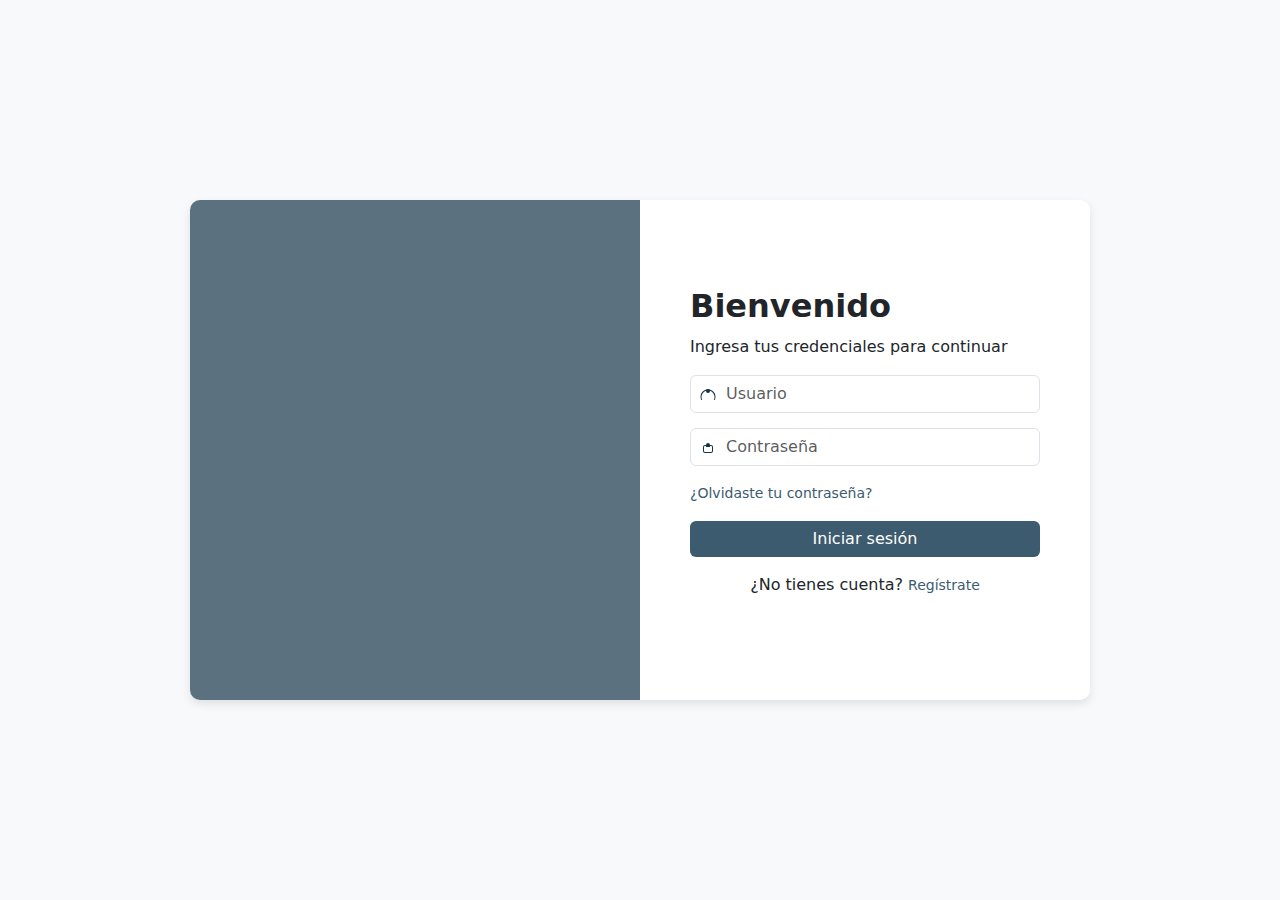
==== index.html @ 004e76ba "primera versión" ====
<!DOCTYPE html>
<html lang="es">
<head>
    <meta charset="UTF-8">
    <meta name="viewport" content="width=device-width, initial-scale=1.0">
    <title>Login</title>
    <link href="https://cdn.jsdelivr.net/npm/bootstrap@5.3.0/dist/css/bootstrap.min.css" rel="stylesheet">
    <style>
        body {
            height: 100vh;
            display: flex;
            align-items: center;
            justify-content: center;
            background: #f8f9fa;
        }
        .login-container {
            display: flex;
            width: 900px;
            height: 500px;
            background: #fff;
            box-shadow: 0px 4px 10px rgba(0, 0, 0, 0.1);
            border-radius: 10px;
            overflow: hidden;
        }
        .login-image {
            position: relative;
            width: 50%;
            background: url('your-image-path.jpg') no-repeat center center/cover;
        }
        .login-image::after {
            content: "";
            position: absolute;
            top: 0;
            left: 0;
            width: 100%;
            height: 100%;
            background: rgba(21, 52, 72, 0.7);
        }
        .login-form {
            width: 50%;
            padding: 50px;
            display: flex;
            flex-direction: column;
            justify-content: center;
        }
        .login-form h2 {
            font-weight: bold;
            margin-bottom: 10px;
        }
        .form-group {
            position: relative;
            margin-bottom: 15px;
        }
        .form-group svg {
            position: absolute;
            left: 10px;
            top: 50%;
            transform: translateY(-50%);
            color: #153448;
        }
        .form-control {
            padding-left: 35px;
        }
        .btn-login {
            background: #3C5B6F;
            color: white;
            border: none;
        }
        .btn-login:hover {
            background: #2b4255;
        }
        .forgot-password, .sign-up {
            font-size: 14px;
            text-decoration: none;
            color: #3C5B6F;
        }
        .forgot-password:hover, .sign-up:hover {
            text-decoration: underline;
        }
    </style>
</head>
<body>
    <div class="login-container">
        <div class="login-image"></div>
        <div class="login-form">
            <h2>Bienvenido</h2>
            <p>Ingresa tus credenciales para continuar</p>
            <form>
                <div class="form-group">
                    <svg xmlns="http://www.w3.org/2000/svg" width="16" height="16" fill="currentColor" class="bi bi-person" viewBox="0 0 16 16">
                        <path d="M10 5a2 2 0 1 1-4 0 2 2 0 0 1 4 0z"/>
                        <path fill-rule="evenodd" d="M1 13.5a7.5 7.5 0 1 1 14 0 .5.5 0 0 1-1 0 6.5 6.5 0 1 0-12 0 .5.5 0 0 1-1 0z"/>
                    </svg>
                    <input type="text" class="form-control" placeholder="Usuario" required>
                </div>
                <div class="form-group">
                    <svg xmlns="http://www.w3.org/2000/svg" width="16" height="16" fill="currentColor" class="bi bi-lock" viewBox="0 0 16 16">
                        <path d="M8 4a2 2 0 0 1 2 2v2H6V6a2 2 0 0 1 2-2z"/>
                        <path d="M3 8a2 2 0 0 1 2-2h6a2 2 0 0 1 2 2v4a2 2 0 0 1-2 2H5a2 2 0 0 1-2-2V8zm2-1a1 1 0 0 0-1 1v4a1 1 0 0 0 1 1h6a1 1 0 0 0 1-1V8a1 1 0 0 0-1-1H5z"/>
                    </svg>
                    <input type="password" class="form-control" placeholder="Contraseña" required>
                </div>
                <a href="#" class="forgot-password">¿Olvidaste tu contraseña?</a>
                <button type="submit" class="btn btn-login w-100 mt-3">Iniciar sesión</button>
                <p class="text-center mt-3">¿No tienes cuenta? <a href="#" class="sign-up">Regístrate</a></p>
            </form>
        </div>
    </div>
</body>
</html>
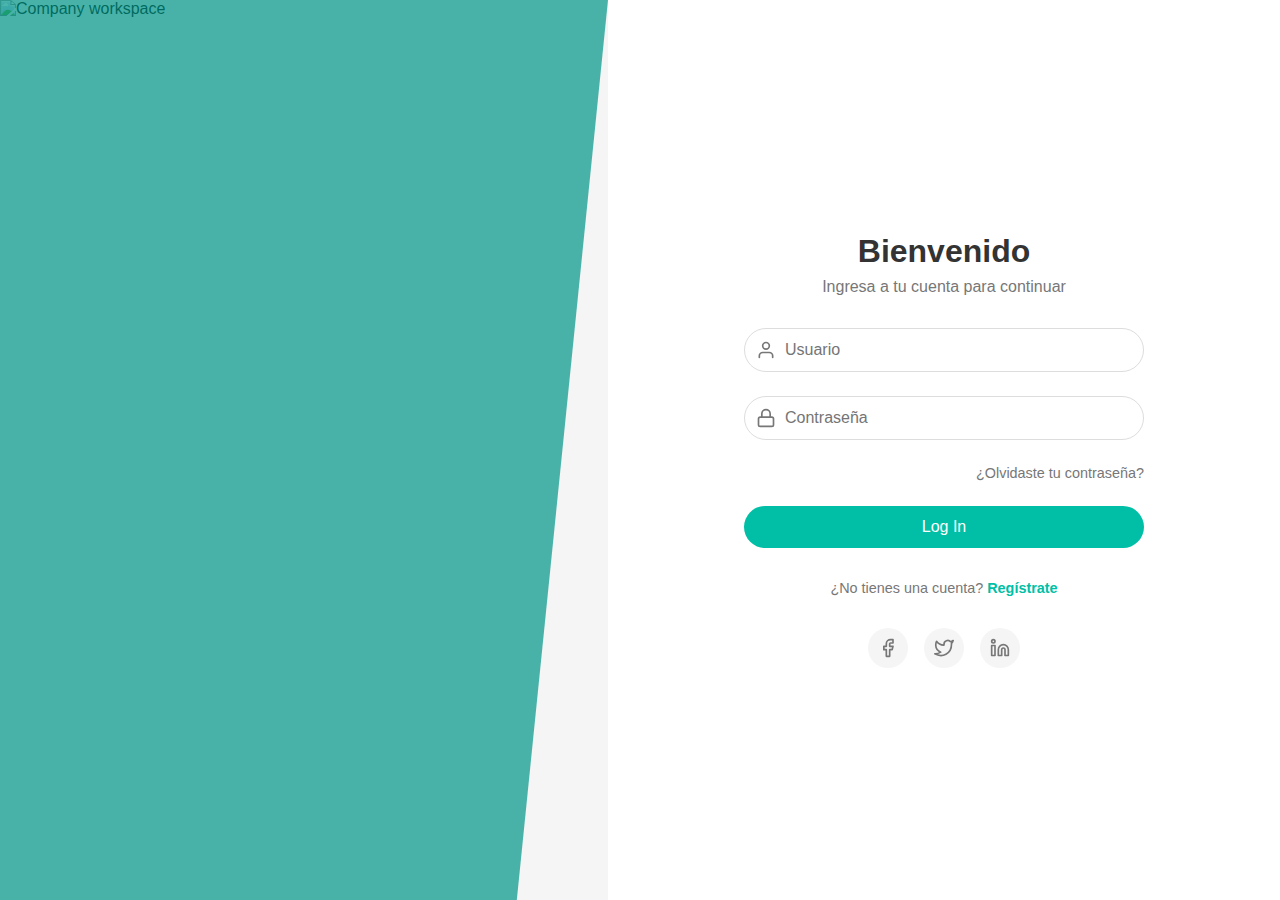
==== commit a8d6aaae: "versión mejorada" ====
--- a/index.html
+++ b/index.html
@@ -1,110 +1,225 @@
 <!DOCTYPE html>
-<html lang="es">
+<html lang="en">
 <head>
     <meta charset="UTF-8">
     <meta name="viewport" content="width=device-width, initial-scale=1.0">
-    <title>Login</title>
-    <link href="https://cdn.jsdelivr.net/npm/bootstrap@5.3.0/dist/css/bootstrap.min.css" rel="stylesheet">
+    <title>Login Page</title>
     <style>
+        * {
+            margin: 0;
+            padding: 0;
+            box-sizing: border-box;
+            font-family: 'Segoe UI', Tahoma, Geneva, Verdana, sans-serif;
+        }
+        
         body {
             height: 100vh;
             display: flex;
-            align-items: center;
-            justify-content: center;
-            background: #f8f9fa;
-        }
-        .login-container {
-            display: flex;
-            width: 900px;
-            height: 500px;
-            background: #fff;
-            box-shadow: 0px 4px 10px rgba(0, 0, 0, 0.1);
-            border-radius: 10px;
+            background-color: #f5f5f5;
+        }
+        
+        .container {
+            display: flex;
+            width: 100%;
+            height: 100%;
             overflow: hidden;
         }
-        .login-image {
+        
+        .image-side {
             position: relative;
-            width: 50%;
-            background: url('your-image-path.jpg') no-repeat center center/cover;
-        }
-        .login-image::after {
-            content: "";
+            flex: 1;
+            display: none;
+        }
+        
+        .company-image {
+            width: 100%;
+            height: 100%;
+            object-fit: cover;
+        }
+        
+        .overlay {
             position: absolute;
             top: 0;
             left: 0;
             width: 100%;
             height: 100%;
-            background: rgba(21, 52, 72, 0.7);
-        }
-        .login-form {
-            width: 50%;
-            padding: 50px;
+            background-color: rgba(0, 150, 136, 0.7);
+            clip-path: polygon(0 0, 100% 0, 85% 100%, 0 100%);
+        }
+        
+        .login-side {
+            flex: 1;
             display: flex;
             flex-direction: column;
             justify-content: center;
-        }
-        .login-form h2 {
-            font-weight: bold;
-            margin-bottom: 10px;
-        }
-        .form-group {
+            align-items: center;
+            padding: 2rem;
+            background-color: white;
+        }
+        
+        .login-container {
+            width: 100%;
+            max-width: 400px;
+        }
+        
+        h1 {
+            color: #333;
+            margin-bottom: 0.5rem;
+            font-size: 2rem;
+            text-align: center;
+        }
+        
+        .subtitle {
+            color: #777;
+            margin-bottom: 2rem;
+            text-align: center;
+        }
+        
+        .input-group {
             position: relative;
-            margin-bottom: 15px;
-        }
-        .form-group svg {
+            margin-bottom: 1.5rem;
+        }
+        
+        .input-group svg {
             position: absolute;
-            left: 10px;
+            left: 12px;
             top: 50%;
             transform: translateY(-50%);
-            color: #153448;
-        }
-        .form-control {
-            padding-left: 35px;
-        }
-        .btn-login {
-            background: #3C5B6F;
+            color: #777;
+        }
+        
+        .input-group input {
+            width: 100%;
+            padding: 12px 12px 12px 40px;
+            border: 1px solid #ddd;
+            border-radius: 25px;
+            font-size: 1rem;
+        }
+        
+        .forgot-password {
+            text-align: right;
+            margin-bottom: 1.5rem;
+        }
+        
+        .forgot-password a {
+            color: #777;
+            text-decoration: none;
+            font-size: 0.9rem;
+        }
+        
+        .login-btn {
+            width: 100%;
+            padding: 12px;
+            background-color: #00BFA6;
             color: white;
             border: none;
-        }
-        .btn-login:hover {
-            background: #2b4255;
-        }
-        .forgot-password, .sign-up {
-            font-size: 14px;
+            border-radius: 25px;
+            font-size: 1rem;
+            cursor: pointer;
+            transition: background-color 0.3s;
+        }
+        
+        .login-btn:hover {
+            background-color: #00A896;
+        }
+        
+        .signup-text {
+            margin-top: 2rem;
+            text-align: center;
+            color: #777;
+            font-size: 0.9rem;
+        }
+        
+        .signup-text a {
+            color: #00BFA6;
             text-decoration: none;
-            color: #3C5B6F;
-        }
-        .forgot-password:hover, .sign-up:hover {
-            text-decoration: underline;
+            font-weight: bold;
+        }
+        
+        .social-icons {
+            display: flex;
+            justify-content: center;
+            margin-top: 2rem;
+            gap: 1rem;
+        }
+        
+        .social-icon {
+            display: flex;
+            justify-content: center;
+            align-items: center;
+            width: 40px;
+            height: 40px;
+            border-radius: 50%;
+            background-color: #f5f5f5;
+            color: #777;
+        }
+        
+        @media (min-width: 768px) {
+            .image-side {
+                display: block;
+            }
         }
     </style>
 </head>
 <body>
-    <div class="login-container">
-        <div class="login-image"></div>
-        <div class="login-form">
-            <h2>Bienvenido</h2>
-            <p>Ingresa tus credenciales para continuar</p>
-            <form>
-                <div class="form-group">
-                    <svg xmlns="http://www.w3.org/2000/svg" width="16" height="16" fill="currentColor" class="bi bi-person" viewBox="0 0 16 16">
-                        <path d="M10 5a2 2 0 1 1-4 0 2 2 0 0 1 4 0z"/>
-                        <path fill-rule="evenodd" d="M1 13.5a7.5 7.5 0 1 1 14 0 .5.5 0 0 1-1 0 6.5 6.5 0 1 0-12 0 .5.5 0 0 1-1 0z"/>
-                    </svg>
-                    <input type="text" class="form-control" placeholder="Usuario" required>
+    <div class="container">
+        <div class="image-side">
+            <img src="/api/placeholder/800/600" alt="Company workspace" class="company-image">
+            <div class="overlay"></div>
+        </div>
+        
+        <div class="login-side">
+            <div class="login-container">
+                <h1>Bienvenido</h1>
+                <p class="subtitle">Ingresa a tu cuenta para continuar</p>
+                
+                <form>
+                    <div class="input-group">
+                        <svg xmlns="http://www.w3.org/2000/svg" width="20" height="20" viewBox="0 0 24 24" fill="none" stroke="currentColor" stroke-width="2" stroke-linecap="round" stroke-linejoin="round">
+                            <path d="M20 21v-2a4 4 0 0 0-4-4H8a4 4 0 0 0-4 4v2"></path>
+                            <circle cx="12" cy="7" r="4"></circle>
+                        </svg>
+                        <input type="email" placeholder="Usuario" required>
+                    </div>
+                    
+                    <div class="input-group">
+                        <svg xmlns="http://www.w3.org/2000/svg" width="20" height="20" viewBox="0 0 24 24" fill="none" stroke="currentColor" stroke-width="2" stroke-linecap="round" stroke-linejoin="round">
+                            <rect x="3" y="11" width="18" height="11" rx="2" ry="2"></rect>
+                            <path d="M7 11V7a5 5 0 0 1 10 0v4"></path>
+                        </svg>
+                        <input type="password" placeholder="Contraseña" required>
+                    </div>
+                    
+                    <div class="forgot-password">
+                        <a href="#">¿Olvidaste tu contraseña?</a>
+                    </div>
+                    
+                    <button type="submit" class="login-btn">Log In</button>
+                </form>
+                
+                <p class="signup-text">¿No tienes una cuenta? <a href="#">Regístrate</a></p>
+                
+                <div class="social-icons">
+                    <div class="social-icon">
+                        <svg xmlns="http://www.w3.org/2000/svg" width="20" height="20" viewBox="0 0 24 24" fill="none" stroke="currentColor" stroke-width="2" stroke-linecap="round" stroke-linejoin="round">
+                            <path d="M18 2h-3a5 5 0 0 0-5 5v3H7v4h3v8h4v-8h3l1-4h-4V7a1 1 0 0 1 1-1h3z"></path>
+                        </svg>
+                    </div>
+                    <div class="social-icon">
+                        <svg xmlns="http://www.w3.org/2000/svg" width="20" height="20" viewBox="0 0 24 24" fill="none" stroke="currentColor" stroke-width="2" stroke-linecap="round" stroke-linejoin="round">
+                            <path d="M23 3a10.9 10.9 0 0 1-3.14 1.53 4.48 4.48 0 0 0-7.86 3v1A10.66 10.66 0 0 1 3 4s-4 9 5 13a11.64 11.64 0 0 1-7 2c9 5 20 0 20-11.5a4.5 4.5 0 0 0-.08-.83A7.72 7.72 0 0 0 23 3z"></path>
+                        </svg>
+                    </div>
+                    <div class="social-icon">
+                        <svg xmlns="http://www.w3.org/2000/svg" width="20" height="20" viewBox="0 0 24 24" fill="none" stroke="currentColor" stroke-width="2" stroke-linecap="round" stroke-linejoin="round">
+                            <path d="M16 8a6 6 0 0 1 6 6v7h-4v-7a2 2 0 0 0-2-2 2 2 0 0 0-2 2v7h-4v-7a6 6 0 0 1 6-6z"></path>
+                            <rect x="2" y="9" width="4" height="12"></rect>
+                            <circle cx="4" cy="4" r="2"></circle>
+                        </svg>
+                    </div>
                 </div>
-                <div class="form-group">
-                    <svg xmlns="http://www.w3.org/2000/svg" width="16" height="16" fill="currentColor" class="bi bi-lock" viewBox="0 0 16 16">
-                        <path d="M8 4a2 2 0 0 1 2 2v2H6V6a2 2 0 0 1 2-2z"/>
-                        <path d="M3 8a2 2 0 0 1 2-2h6a2 2 0 0 1 2 2v4a2 2 0 0 1-2 2H5a2 2 0 0 1-2-2V8zm2-1a1 1 0 0 0-1 1v4a1 1 0 0 0 1 1h6a1 1 0 0 0 1-1V8a1 1 0 0 0-1-1H5z"/>
-                    </svg>
-                    <input type="password" class="form-control" placeholder="Contraseña" required>
-                </div>
-                <a href="#" class="forgot-password">¿Olvidaste tu contraseña?</a>
-                <button type="submit" class="btn btn-login w-100 mt-3">Iniciar sesión</button>
-                <p class="text-center mt-3">¿No tienes cuenta? <a href="#" class="sign-up">Regístrate</a></p>
-            </form>
+            </div>
         </div>
     </div>
 </body>
-</html>
+</html>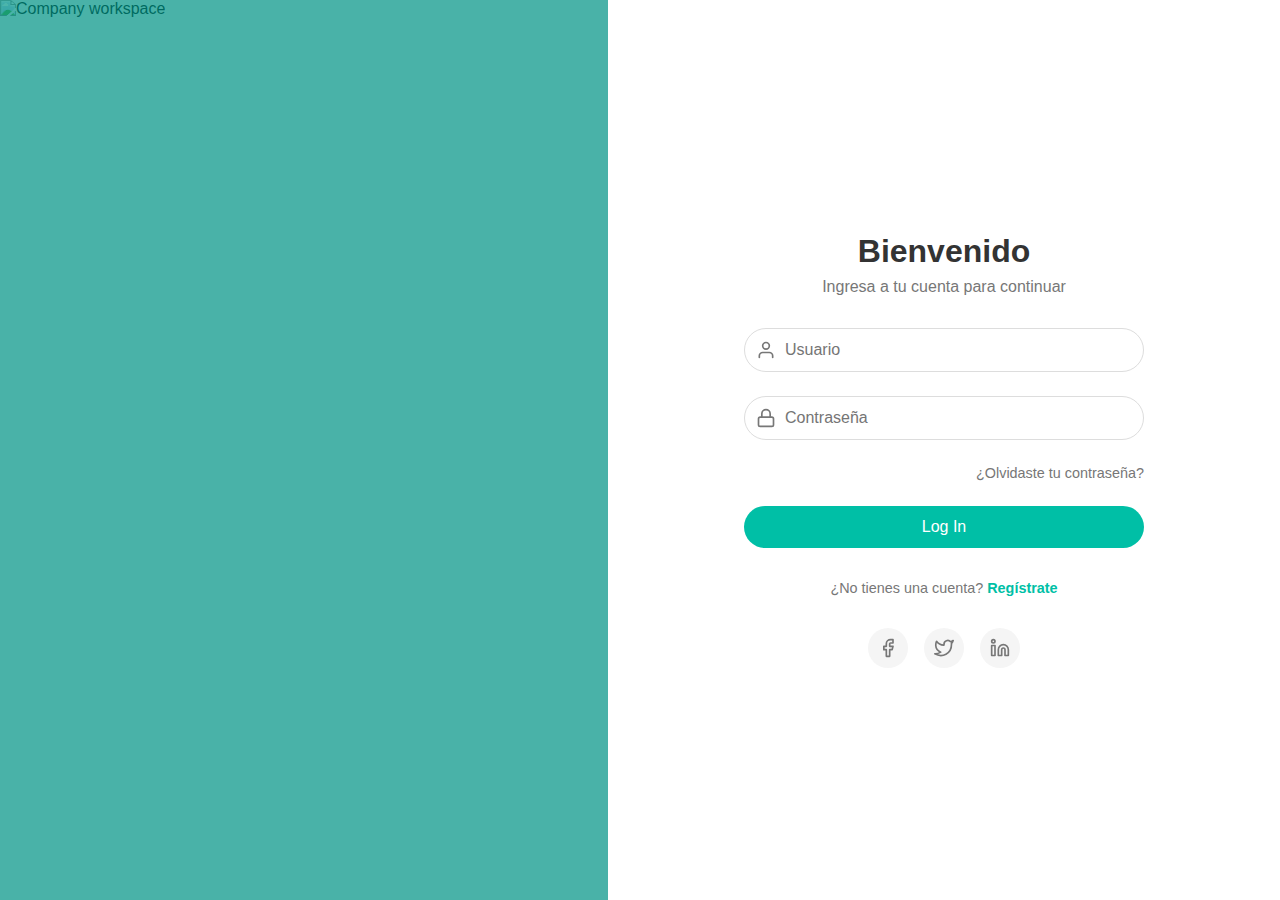
==== commit 292712de: "log in correcto :D" ====
--- a/index.html
+++ b/index.html
@@ -4,167 +4,12 @@
     <meta charset="UTF-8">
     <meta name="viewport" content="width=device-width, initial-scale=1.0">
     <title>Login Page</title>
-    <style>
-        * {
-            margin: 0;
-            padding: 0;
-            box-sizing: border-box;
-            font-family: 'Segoe UI', Tahoma, Geneva, Verdana, sans-serif;
-        }
-        
-        body {
-            height: 100vh;
-            display: flex;
-            background-color: #f5f5f5;
-        }
-        
-        .container {
-            display: flex;
-            width: 100%;
-            height: 100%;
-            overflow: hidden;
-        }
-        
-        .image-side {
-            position: relative;
-            flex: 1;
-            display: none;
-        }
-        
-        .company-image {
-            width: 100%;
-            height: 100%;
-            object-fit: cover;
-        }
-        
-        .overlay {
-            position: absolute;
-            top: 0;
-            left: 0;
-            width: 100%;
-            height: 100%;
-            background-color: rgba(0, 150, 136, 0.7);
-            clip-path: polygon(0 0, 100% 0, 85% 100%, 0 100%);
-        }
-        
-        .login-side {
-            flex: 1;
-            display: flex;
-            flex-direction: column;
-            justify-content: center;
-            align-items: center;
-            padding: 2rem;
-            background-color: white;
-        }
-        
-        .login-container {
-            width: 100%;
-            max-width: 400px;
-        }
-        
-        h1 {
-            color: #333;
-            margin-bottom: 0.5rem;
-            font-size: 2rem;
-            text-align: center;
-        }
-        
-        .subtitle {
-            color: #777;
-            margin-bottom: 2rem;
-            text-align: center;
-        }
-        
-        .input-group {
-            position: relative;
-            margin-bottom: 1.5rem;
-        }
-        
-        .input-group svg {
-            position: absolute;
-            left: 12px;
-            top: 50%;
-            transform: translateY(-50%);
-            color: #777;
-        }
-        
-        .input-group input {
-            width: 100%;
-            padding: 12px 12px 12px 40px;
-            border: 1px solid #ddd;
-            border-radius: 25px;
-            font-size: 1rem;
-        }
-        
-        .forgot-password {
-            text-align: right;
-            margin-bottom: 1.5rem;
-        }
-        
-        .forgot-password a {
-            color: #777;
-            text-decoration: none;
-            font-size: 0.9rem;
-        }
-        
-        .login-btn {
-            width: 100%;
-            padding: 12px;
-            background-color: #00BFA6;
-            color: white;
-            border: none;
-            border-radius: 25px;
-            font-size: 1rem;
-            cursor: pointer;
-            transition: background-color 0.3s;
-        }
-        
-        .login-btn:hover {
-            background-color: #00A896;
-        }
-        
-        .signup-text {
-            margin-top: 2rem;
-            text-align: center;
-            color: #777;
-            font-size: 0.9rem;
-        }
-        
-        .signup-text a {
-            color: #00BFA6;
-            text-decoration: none;
-            font-weight: bold;
-        }
-        
-        .social-icons {
-            display: flex;
-            justify-content: center;
-            margin-top: 2rem;
-            gap: 1rem;
-        }
-        
-        .social-icon {
-            display: flex;
-            justify-content: center;
-            align-items: center;
-            width: 40px;
-            height: 40px;
-            border-radius: 50%;
-            background-color: #f5f5f5;
-            color: #777;
-        }
-        
-        @media (min-width: 768px) {
-            .image-side {
-                display: block;
-            }
-        }
-    </style>
+    <link rel="stylesheet" href="styles.css">
 </head>
 <body>
     <div class="container">
         <div class="image-side">
-            <img src="/api/placeholder/800/600" alt="Company workspace" class="company-image">
+            <img src="https://cdn.www.gob.pe/uploads/document/file/288839/25212_foto.jpg20190205-25216-1cvhm5w.jpg" alt="Company workspace" class="company-image">
             <div class="overlay"></div>
         </div>
         
@@ -221,5 +66,7 @@
             </div>
         </div>
     </div>
+    <script type="module" src="main.mjs"></script>
+    <script type="module" src="domHandler.mjs"></script>
 </body>
 </html>--- a/styles.css
+++ b/styles.css
@@ -0,0 +1,154 @@
+* {
+  margin: 0;
+  padding: 0;
+  box-sizing: border-box;
+  font-family: 'Segoe UI', Tahoma, Geneva, Verdana, sans-serif;
+}
+
+body {
+  height: 100vh;
+  display: flex;
+  background-color: #f5f5f5;
+}
+
+.container {
+  display: flex;
+  width: 100%;
+  height: 100%;
+  overflow: hidden;
+}
+
+.image-side {
+  position: relative;
+  flex: 1;
+  display: none;
+}
+
+.company-image {
+  width: 100%;
+  height: 100%;
+  object-fit: cover;
+}
+
+.overlay {
+  position: absolute;
+  top: 0;
+  left: 0;
+  width: 100%;
+  height: 100%;
+  background-color: rgba(0, 150, 136, 0.7);
+  clip-path: polygon(0 0, 100% 0, 100% 100%, 0 100%);
+}
+
+.login-side {
+  flex: 1;
+  display: flex;
+  flex-direction: column;
+  justify-content: center;
+  align-items: center;
+  padding: 2rem;
+  background-color: white;
+}
+
+.login-container {
+  width: 100%;
+  max-width: 400px;
+}
+
+h1 {
+  color: #333;
+  margin-bottom: 0.5rem;
+  font-size: 2rem;
+  text-align: center;
+}
+
+.subtitle {
+  color: #777;
+  margin-bottom: 2rem;
+  text-align: center;
+}
+
+.input-group {
+  position: relative;
+  margin-bottom: 1.5rem;
+}
+
+.input-group svg {
+  position: absolute;
+  left: 12px;
+  top: 50%;
+  transform: translateY(-50%);
+  color: #777;
+}
+
+.input-group input {
+  width: 100%;
+  padding: 12px 12px 12px 40px;
+  border: 1px solid #ddd;
+  border-radius: 25px;
+  font-size: 1rem;
+}
+
+.forgot-password {
+  text-align: right;
+  margin-bottom: 1.5rem;
+}
+
+.forgot-password a {
+  color: #777;
+  text-decoration: none;
+  font-size: 0.9rem;
+}
+
+.login-btn {
+  width: 100%;
+  padding: 12px;
+  background-color: #00BFA6;
+  color: white;
+  border: none;
+  border-radius: 25px;
+  font-size: 1rem;
+  cursor: pointer;
+  transition: background-color 0.3s;
+}
+
+.login-btn:hover {
+  background-color: #00A896;
+}
+
+.signup-text {
+  margin-top: 2rem;
+  text-align: center;
+  color: #777;
+  font-size: 0.9rem;
+}
+
+.signup-text a {
+  color: #00BFA6;
+  text-decoration: none;
+  font-weight: bold;
+}
+
+.social-icons {
+  display: flex;
+  justify-content: center;
+  margin-top: 2rem;
+  gap: 1rem;
+}
+
+.social-icon {
+  display: flex;
+  justify-content: center;
+  align-items: center;
+  width: 40px;
+  height: 40px;
+  border-radius: 50%;
+  background-color: #f5f5f5;
+  color: #777;
+}
+
+@media (min-width: 768px) {
+  .image-side {
+      display: block;
+  }
+} 